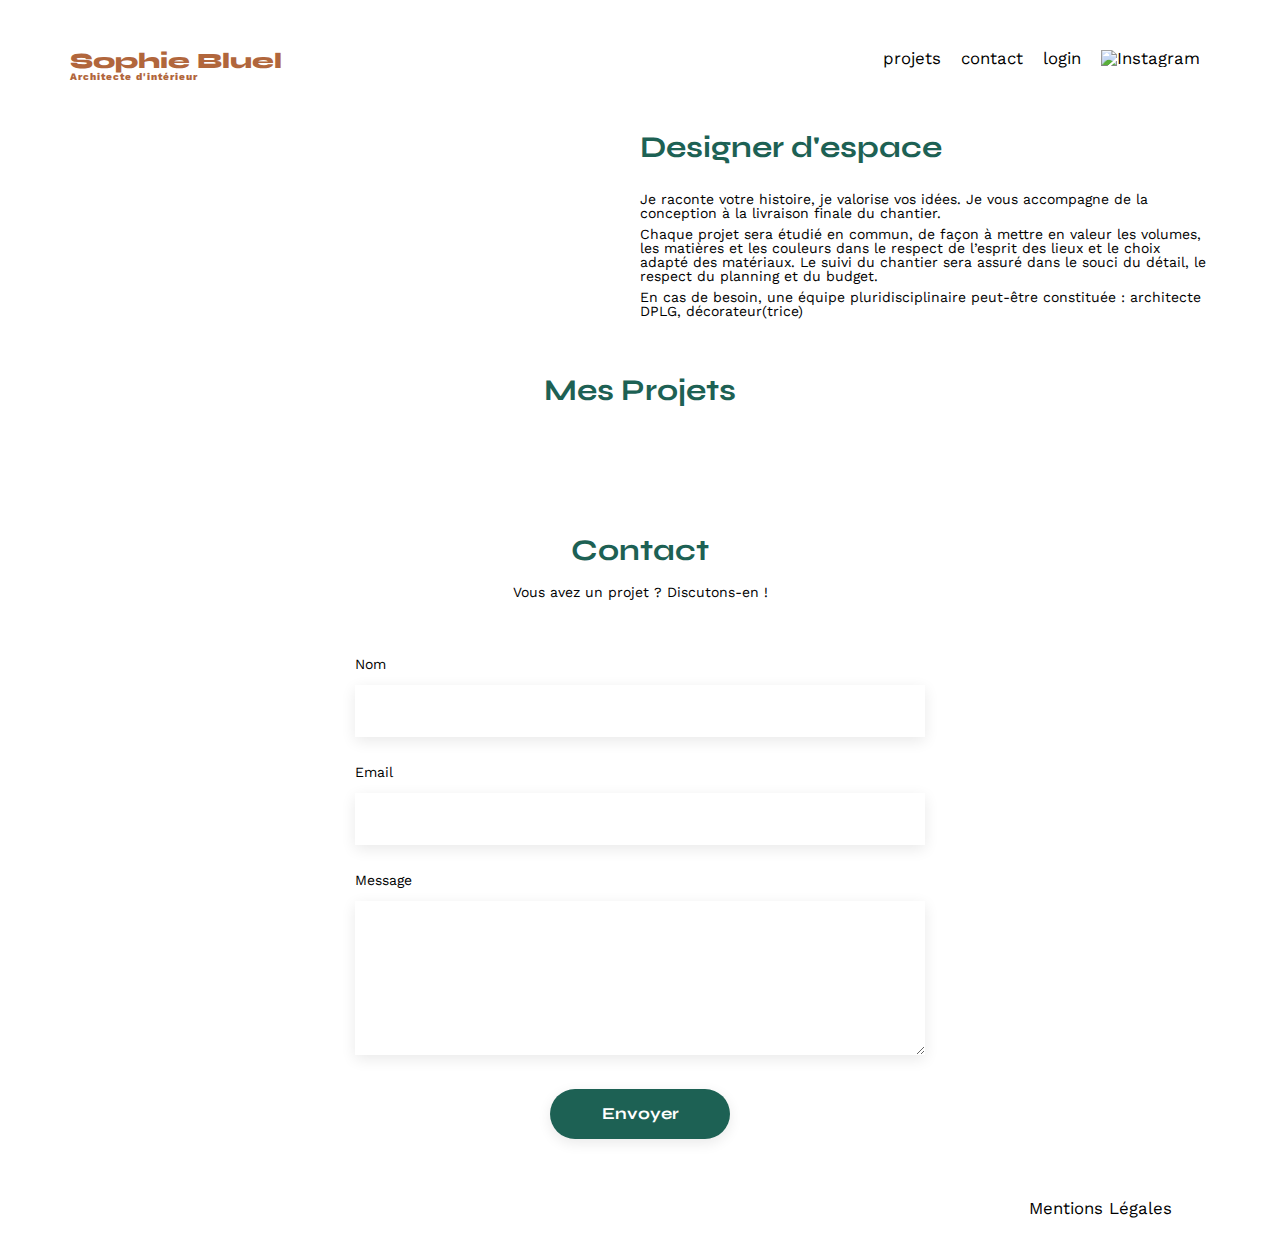
==== FrontEnd/index.html @ b1d0f905 "Version" ====
<!DOCTYPE html>
<html lang="fr">
<head>
	<meta charset="UTF-8">
	<title>Sophie Bluel - Architecte d'intérieur</title>
	<meta name="viewport" content="width=device-width, initial-scale=1.0">
	<link rel="preconnect" href="https://fonts.googleapis.com">
	<link rel="preconnect" href="https://fonts.gstatic.com" crossorigin>
	<link href="https://fonts.googleapis.com/css2?family=Syne:wght@700;800&family=Work+Sans&display=swap" rel="stylesheet">
	<meta name="description" content="">
	<link rel="stylesheet" href="./assets/style.css">
	<script src="./javaScript/gallery.js"></script>
</head>
<body>
<header>
	<h1>Sophie Bluel <span>Architecte d'intérieur</span></h1>
	<nav>
		<ul>
			<li>projets</li>
			<li>contact</li>
			<li>login</li>
			<li><img src="./assets/icons/instagram.png" alt="Instagram"></li>
		</ul>
	</nav>
</header>
<main>
	<section id="introduction">
		<figure>
			<img src="./assets/images/sophie-bluel.png" alt="">
		</figure>
		<article>
			<h2>Designer d'espace</h2>
			<p>Je raconte votre histoire, je valorise vos idées. Je vous accompagne de la conception à la livraison finale du chantier.</p>
			<p>Chaque projet sera étudié en commun, de façon à mettre en valeur les volumes, les matières et les couleurs dans le respect de l’esprit des lieux et le choix adapté des matériaux. Le suivi du chantier sera assuré dans le souci du détail, le respect du planning et du budget.</p>
			<p>En cas de besoin, une équipe pluridisciplinaire peut-être constituée : architecte DPLG, décorateur(trice)</p>
		</article>
	</section>
	<section id="portfolio">
		<h2>Mes Projets</h2>
		<div class="filtres">
		</div>
		<div class="gallery">
			
		</div>
	</section>
	<section id="contact">
		<h2>Contact</h2>
		<p>Vous avez un projet ? Discutons-en !</p>
		<form action="#" method="post">
			<label for="name">Nom</label>
			<input type="text" name="name" id="name">
			<label for="email">Email</label>
			<input type="email" name="email" id="email">
			<label for="message">Message</label>
			<textarea name="message" id="message" cols="30" rows="10"></textarea>
			<input type="submit" value="Envoyer">
		</form>
	</section>
</main>

<footer>
	<nav>
		<ul>
			<li>Mentions Légales</li>
		</ul>
	</nav>
</footer>

</body>
</html>
---- FrontEnd/assets/style.css ----
/* http://meyerweb.com/eric/tools/css/reset/
   v2.0 | 20110126
   License: none (public domain)
*/

html, body, div, span, applet, object, iframe,
h1, h2, h3, h4, h5, h6, p, blockquote, pre,
a, abbr, acronym, address, big, cite, code,
del, dfn, em, img, ins, kbd, q, s, samp,
small, strike, strong, sub, sup, tt, var,
b, u, i, center,
dl, dt, dd, ol, ul, li,
fieldset, form, label, legend,
table, caption, tbody, tfoot, thead, tr, th, td,
article, aside, canvas, details, embed,
figure, figcaption, footer, header, hgroup,
menu, nav, output, ruby, section, summary,
time, mark, audio, video {
	margin: 0;
	padding: 0;
	border: 0;
	font-size: 100%;
	font: inherit;
	vertical-align: baseline;
}
/* HTML5 display-role reset for older browsers */
article, aside, details, figcaption, figure,
footer, header, hgroup, menu, nav, section {
	display: block;
}
body {
	line-height: 1;
}
ol, ul {
	list-style: none;
}
blockquote, q {
	quotes: none;
}
blockquote:before, blockquote:after,
q:before, q:after {
	content: '';
	content: none;
}
table {
	border-collapse: collapse;
	border-spacing: 0;
}
/** end reset css**/
body {
	max-width: 1140px;
	margin:auto;
	font-family: 'Work Sans' ;
	font-size: 14px;
}
header {
	display: flex;
	justify-content: space-between;
	margin: 50px 0
}
section {
	margin: 50px 0
}

h1{
	display: flex;
	flex-direction: column;
	font-family: 'Syne';
	font-size: 22px;
	font-weight: 800;
	color: #B1663C
}

h1 > span {
	font-family: 'Work Sans';
	font-size:10px;
	letter-spacing: 0.1em;
;
}

h2{
	font-family: 'Syne';
	font-weight: 700;
	font-size: 30px;
	color: #1D6154
}
nav ul {
	display: flex;
	align-items: center;
	list-style-type: none;

}
nav li {
	padding: 0 10px;
	font-size: 1.2em;
}

li:hover {
	color: #B1663C;
}
#introduction {
	display: flex;
	align-items: center;
}
#introduction figure {
	flex: 1
}
#introduction img {
	display: block;
	margin: auto;
	width: 80%;
}

#introduction article {
	flex: 1
}
#introduction h2 {
	margin-bottom: 1em;
}

#introduction p {
	margin-bottom: 0.5em;
}
#portfolio h2 {
	text-align: center;
	margin-bottom: 1em;
}
.filtres{
	display: flex;
	width: 55%;
	margin: auto;
}
.filtres button {
	font-family: 'Syne';
	font-style: normal;
	font-weight: 700;
	font-size: 120%;
	text-align: center;
	color: #1D6154;
	margin:auto;
	border: 1px solid #1D6154;
	border-radius: 60px;
	background-color: #FFFFFF;
	padding: 8px 15px 8px 15px;
}

.filtres button:hover, .filtres button:active{
	background: #1D6154;
	color: #FFFFFF;
}
.gallery {
	width: 100%;
	display: grid;
	grid-template-columns: 1fr 1fr 1fr;
	grid-column-gap: 20px;
	grid-row-gap: 20px;
	margin-top: 50px;
}

.gallery img {
	width: 100%;

}
#contact {
	width: 50%;
margin: auto;
}
#contact > * {
	text-align: center;

}
#contact h2{
	margin-bottom: 20px;
}
#contact form {
	text-align: left;
	margin-top:30px;
	display: flex;
	flex-direction: column;
}

#contact input {
	height: 50px;
	font-size: 1.2em;
	border: none;
	box-shadow: 0px 4px 14px rgba(0, 0, 0, 0.09);
}
#contact label {
	margin: 2em 0 1em 0;
}
#contact textarea {
	border: none;
	box-shadow: 0px 4px 14px rgba(0, 0, 0, 0.09);
}

input[type="submit"]{
	font-family: 'Syne';
	font-weight: 700;
	color: white;
	background-color: #1D6154;
	margin : 2em auto ;
	width: 180px;
	text-align: center;
	border-radius: 60px ;
}

footer nav ul {
	display: flex;
	justify-content: flex-end;
	margin: 2em
}
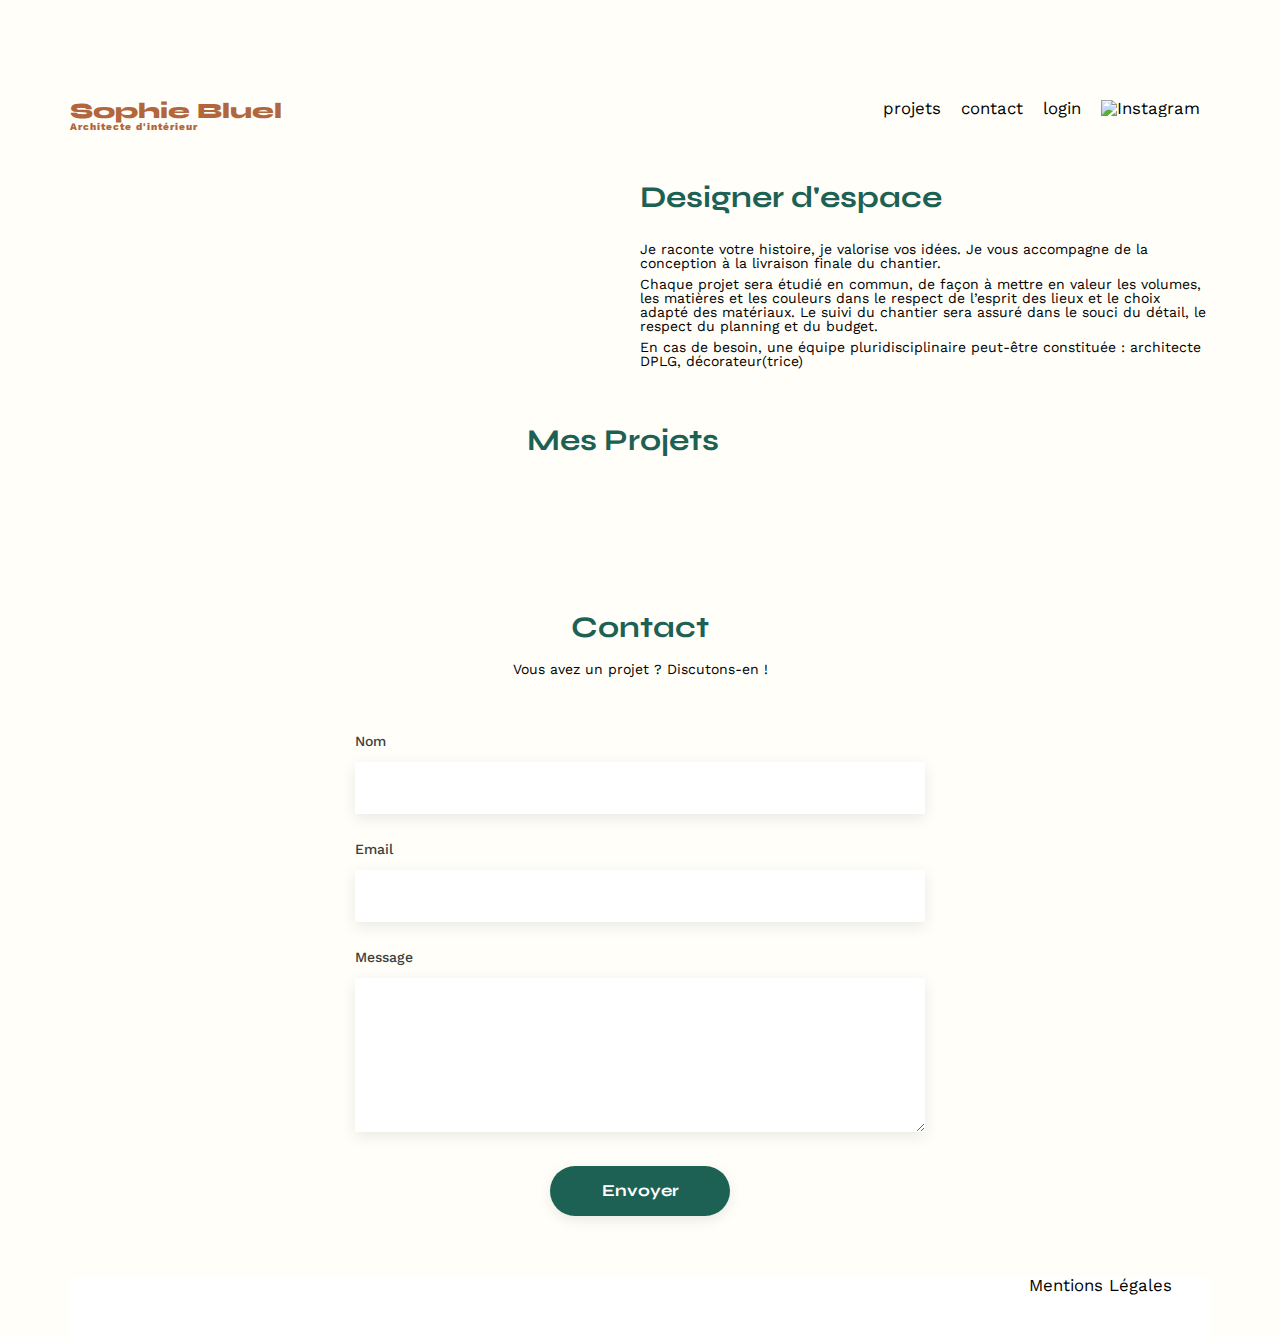
==== commit 755fe6c2: "Version 2HTML au lieu de 3 et fonction LogOut ok" ====
--- a/FrontEnd/index.html
+++ b/FrontEnd/index.html
@@ -1,70 +1,124 @@
 <!DOCTYPE html>
 <html lang="fr">
-<head>
-	<meta charset="UTF-8">
-	<title>Sophie Bluel - Architecte d'intérieur</title>
-	<meta name="viewport" content="width=device-width, initial-scale=1.0">
-	<link rel="preconnect" href="https://fonts.googleapis.com">
-	<link rel="preconnect" href="https://fonts.gstatic.com" crossorigin>
-	<link href="https://fonts.googleapis.com/css2?family=Syne:wght@700;800&family=Work+Sans&display=swap" rel="stylesheet">
-	<meta name="description" content="">
-	<link rel="stylesheet" href="./assets/style.css">
-	<script src="./javaScript/gallery.js"></script>
-</head>
-<body>
-<header>
-	<h1>Sophie Bluel <span>Architecte d'intérieur</span></h1>
-	<nav>
-		<ul>
-			<li>projets</li>
-			<li>contact</li>
-			<li>login</li>
-			<li><img src="./assets/icons/instagram.png" alt="Instagram"></li>
-		</ul>
-	</nav>
-</header>
-<main>
-	<section id="introduction">
-		<figure>
-			<img src="./assets/images/sophie-bluel.png" alt="">
-		</figure>
-		<article>
-			<h2>Designer d'espace</h2>
-			<p>Je raconte votre histoire, je valorise vos idées. Je vous accompagne de la conception à la livraison finale du chantier.</p>
-			<p>Chaque projet sera étudié en commun, de façon à mettre en valeur les volumes, les matières et les couleurs dans le respect de l’esprit des lieux et le choix adapté des matériaux. Le suivi du chantier sera assuré dans le souci du détail, le respect du planning et du budget.</p>
-			<p>En cas de besoin, une équipe pluridisciplinaire peut-être constituée : architecte DPLG, décorateur(trice)</p>
-		</article>
-	</section>
-	<section id="portfolio">
-		<h2>Mes Projets</h2>
-		<div class="filtres">
-		</div>
-		<div class="gallery">
-			
-		</div>
-	</section>
-	<section id="contact">
-		<h2>Contact</h2>
-		<p>Vous avez un projet ? Discutons-en !</p>
-		<form action="#" method="post">
-			<label for="name">Nom</label>
-			<input type="text" name="name" id="name">
-			<label for="email">Email</label>
-			<input type="email" name="email" id="email">
-			<label for="message">Message</label>
-			<textarea name="message" id="message" cols="30" rows="10"></textarea>
-			<input type="submit" value="Envoyer">
-		</form>
-	</section>
-</main>
+	<head>
+		<meta charset="UTF-8">
+		<title>Sophie Bluel - Architecte d'intérieur</title>
+		<meta name="viewport" content="width=device-width, initial-scale=1.0">
+		<link rel="preconnect" href="https://fonts.googleapis.com">
+		<link rel="preconnect" href="https://fonts.gstatic.com" crossorigin>
+		<link href="https://fonts.googleapis.com/css2?family=Syne:wght@700;800&family=Work+Sans&display=swap" rel="stylesheet">
+		<meta name="description" content="">
+		<link rel="stylesheet" href="./assets/style.css">
+		<link rel="stylesheet" href="./assets/style_edit.css">
+	</head>
+	<div class="edit" style="display:none;">
+		<button type="button"class="edit__button--top"><i class="fa-regular fa-pen-to-square"></i> Mode édition</button>
+		<button type="button" class="edit__button--publish">publier les changements</button>
+	</div>
+	<body>
+		<header>
+			<h1>Sophie Bluel <span>Architecte d'intérieur</span></h1>
+			<nav>
+				<ul>
+					<li>projets</li>
+					<li>contact</li>
+					<li ><a href="connection.html" id="logLink">login</a></li>
+					<li><img src="./assets/icons/instagram.png" alt="Instagram"></li>
+				</ul>
+			</nav>
+		</header>
+		<main>
+			<section id="introduction">
+				<figure>
+					<img src="./assets/images/sophie-bluel.png" alt="">
+					<button type="button"class="edit__button" style="display:none;"><i class="fa-regular fa-pen-to-square"></i> modifier</button>
+				</figure>
+				<article>
+					<button type="button"class="edit__button" style="display:none;"><i class="fa-regular fa-pen-to-square"></i> modifier</button>
+					<h2>Designer d'espace</h2>
+					<p>Je raconte votre histoire, je valorise vos idées. Je vous accompagne de la conception à la livraison finale du chantier.</p>
+					<p>Chaque projet sera étudié en commun, de façon à mettre en valeur les volumes, les matières et les couleurs dans le respect de l’esprit des lieux et le choix adapté des matériaux. Le suivi du chantier sera assuré dans le souci du détail, le respect du planning et du budget.</p>
+					<p>En cas de besoin, une équipe pluridisciplinaire peut-être constituée : architecte DPLG, décorateur(trice)</p>
+				</article>
+			</section>
+			<section id="portfolio">
+				<div class="portefolio__title">
+					<h2>Mes Projets</h2>
+					<button type="button" class="edit__button" id="openModalButton" style="display:none;">
+						<i class="fa-regular fa-pen-to-square"></i> modifier
+					</button>
+					
+					<!--      --   MODAL HERE    --     -->
+					<aside id="modalBackground" style="display:none;">
+						<div class="modal__container" id="stopPropagation">
+							
+							<div class="navModalButtons">
+								<button id="previousModalButton"><i class="fa-solid fa-arrow-left-long" style="display: none;" id="previousArrow"></i></button>
+								<button id="closeModalButton"><i class="fa-solid fa-xmark"></i></button>
+							</div>
+							
+							<div id="delete__option" style="display: block;">	
+								<h3>Galerie photo</h3>
+								<div class="modal__gallery">
+									<!-- Fill in with .js file	 -->
+								</div>
+								<div class="button__modal">
+									<button id="addPicture" type="button">Ajouter une photo</button>
+									<button id="deleteGallery" type="button">Supprimer la galerie</button>
+								</div>
+							</div>
+							
+							<div id="create__option" style="display: none;">
+								<h3>Ajout photo</h3>
+								<form id="addNewWork">
+									<div id="imgPreviewBlock">
+										
+									</div>
+									<label for="titleToSend">Titre</label>
+									<input type="text" name="title" id="titleToSend" required="required">
+									<label for="categoryIdToSend">Categorie</label>
+									<select name="categoryId" id="categoryIdToSend" required="required">
+										<!-- Fill in with .js file here -->
+									</select>
+								</form>
+							<div class="button__modal">
+								<button id="addWorkButton" type="button" disabled >Valider</button>
+							</div>
+							</div>
 
-<footer>
-	<nav>
-		<ul>
-			<li>Mentions Légales</li>
-		</ul>
-	</nav>
-</footer>
+						</div>
+					</aside>
+					
 
-</body>
-</html>
+				</div>
+				<div class="filtres">
+				</div>
+				<div class="gallery">
+				</div>
+			</section>
+			<section id="contact">
+				<h2>Contact</h2>
+				<p>Vous avez un projet ? Discutons-en !</p>
+				<form action="#" method="post">
+					<label for="name">Nom</label>
+					<input type="text" name="name" id="name">
+					<label for="email">Email</label>
+					<input type="email" name="email" id="email">
+					<label for="message">Message</label>
+					<textarea name="message" id="message" cols="30" rows="10"></textarea>
+					<input type="submit" value="Envoyer">
+				</form>
+			</section>
+		</main>
+		<footer>
+			<nav>
+				<ul>
+					<li>Mentions Légales</li>
+				</ul>
+			</nav>
+		</footer>
+	</body>
+	<script src="https://kit.fontawesome.com/4c168a5617.js" crossorigin="anonymous"></script>
+	<script src="./javaScript/gallery.js" type="module"></script>
+	<script src="./javaScript/edition.js" type="module"></script>
+</html>--- a/FrontEnd/assets/style.css
+++ b/FrontEnd/assets/style.css
@@ -27,9 +27,11 @@
 article, aside, details, figcaption, figure,
 footer, header, hgroup, menu, nav, section {
 	display: block;
+	
 }
 body {
 	line-height: 1;
+	background-color: #FFFEF8;
 }
 ol, ul {
 	list-style: none;
@@ -75,7 +77,6 @@
 	font-family: 'Work Sans';
 	font-size:10px;
 	letter-spacing: 0.1em;
-;
 }
 
 h2{
@@ -84,6 +85,18 @@
 	font-size: 30px;
 	color: #1D6154
 }
+
+h3{
+	font-family: 'Work Sans';
+	font-style: normal;
+	font-weight: 400;
+	font-size: 26px;
+	color: #000000;
+}
+a, a:visited{
+	text-decoration: none;
+	color: black;
+}
 nav ul {
 	display: flex;
 	align-items: center;
@@ -95,14 +108,14 @@
 	font-size: 1.2em;
 }
 
-li:hover {
+li:hover, nav a:hover {
 	color: #B1663C;
 }
 #introduction {
 	display: flex;
 	align-items: center;
 }
-#introduction figure {
+#introduction figure{
 	flex: 1
 }
 #introduction img {
@@ -110,7 +123,12 @@
 	margin: auto;
 	width: 80%;
 }
-
+#introduction figure button{
+	margin-left: 10%;
+}
+#introduction button{
+	padding: 15px 0px 15px 0px;
+}
 #introduction article {
 	flex: 1
 }
@@ -121,16 +139,22 @@
 #introduction p {
 	margin-bottom: 0.5em;
 }
+.portefolio__title{
+	display: flex;
+	align-items: baseline;
+	justify-content: center;
+}
 #portfolio h2 {
 	text-align: center;
-	margin-bottom: 1em;
+	margin-right: 3%;
+	margin-bottom: 5%;
 }
 .filtres{
 	display: flex;
 	width: 55%;
 	margin: auto;
 }
-.filtres button {
+.filtres button{
 	font-family: 'Syne';
 	font-style: normal;
 	font-weight: 700;
@@ -140,7 +164,7 @@
 	margin:auto;
 	border: 1px solid #1D6154;
 	border-radius: 60px;
-	background-color: #FFFFFF;
+	background-color: #FFFEF8;
 	padding: 8px 15px 8px 15px;
 }
 
@@ -161,32 +185,37 @@
 	width: 100%;
 
 }
-#contact {
+#contact, #formulaire {
 	width: 50%;
-margin: auto;
-}
-#contact > * {
-	text-align: center;
-
-}
-#contact h2{
+	margin: auto;
+}
+#contact > *, #formulaire > * {
+	text-align: center;
+
+}
+#contact h2, #formulaire h2{
 	margin-bottom: 20px;
 }
-#contact form {
+#contact form , #formulaire form{
 	text-align: left;
 	margin-top:30px;
 	display: flex;
 	flex-direction: column;
 }
 
-#contact input {
+#contact input, #formulaire input {
 	height: 50px;
 	font-size: 1.2em;
 	border: none;
 	box-shadow: 0px 4px 14px rgba(0, 0, 0, 0.09);
 }
-#contact label {
+#contact label, #formulaire label {
 	margin: 2em 0 1em 0;
+	color: #3D3D3D;
+}
+#formulaire a, .edit__button{
+	color: #3D3D3D;
+	text-align: center;
 }
 #contact textarea {
 	border: none;
@@ -209,4 +238,8 @@
 	justify-content: flex-end;
 	margin: 2em
 }
-
+footer{
+	background-color: #FFFFFF;
+	height: 60px;
+	width: 100%;
+}--- a/FrontEnd/assets/style_edit.css
+++ b/FrontEnd/assets/style_edit.css
@@ -0,0 +1,216 @@
+body{
+    margin-top: 100px;
+}
+.edit{
+	position: fixed;
+    width: 100%;
+    top: 0;
+    left: 0;
+    height: 59px;
+    background-color: black;
+	display: flex;
+	justify-content: center;
+	align-items: center;
+}
+.edit__button{
+	border: none;
+    background-color: #FFFEF8;
+}
+.edit__button--top{
+	background-color: black;
+	color: white;
+}
+.edit__button--publish{
+	background: #FFFFFF;
+	border-radius: 60px;
+	font-weight: 500;
+	padding: 11px 22px 11px 22px;
+	text-align: center;
+	margin-left: 1%;
+}
+
+
+/*  ---------------- MODAL   ------------- */
+#modalBackground{
+    position: fixed;
+    width: 100%;
+    height: 100%;
+    top: 0;
+    background: rgba(0,0,0,0.3);
+    display: flex;
+    justify-content: center;
+    align-items: center;
+    overflow: auto;
+}
+
+/*inside Modal*/
+
+.modal__container{
+    box-sizing: border-box;
+    width: 630px;
+    height: 731px;
+    background: #FFFFFF;
+    border-radius: 10px;
+    display: flex;
+    flex-direction: column;
+    align-items: center;
+    padding: 1.5%;
+}
+
+.modal__container button{
+    background-color: #FFFFFF;
+    border: none;
+    font-family: 'Syne';
+    font-size: 14px;
+    height: 36px;
+}
+
+.navModalButtons{
+    display: flex;
+    width: 100%;
+    justify-content: space-between;
+}
+
+#closeModalButton, #previousModalButton{
+    font-size: 1.5em;
+}
+
+h3{
+    text-align: center;
+    margin-bottom: 5%;
+}
+
+
+/* -------------- DELETE MODAL ------------------- */
+.modal__gallery{
+    box-sizing: border-box;
+    display: grid;
+    grid-template-columns: 1fr 1fr 1fr 1fr 1fr;
+    gap: 2%;
+    width: 420px;
+    height: 500px;
+    padding-bottom: 5%;
+    border-bottom: 1px solid #B3B3B3;
+    overflow-y: auto;
+}
+
+.editWork{
+    display: flex;
+    flex-direction: column;
+}
+
+.modal__gallery img{
+    width: 100%;
+}
+
+.modal__gallery .deleteButton{
+    position: relative;
+    top: 23px;
+    left : 55px;
+    padding: 0px;
+    box-sizing: border-box;
+    width: 17px;
+    height: 17px;
+}
+
+.deleteButton:hover{
+    cursor: pointer;
+}
+
+.modal__gallery .deleteButton img{
+    padding: 4px;
+    background: #000000;
+    border-radius: 2px;
+    width: 9px;
+    height: 9px;
+}
+
+.button__modal{
+    display: flex;
+    flex-direction: column;
+    align-items: center;
+}
+
+#addPicture{
+    background: #1D6154;
+    border-radius: 60px;
+    width: 237px;
+    color: #FFFFFF;
+    margin-top: 5%;
+    margin-bottom: 10px;
+}
+
+#deleteGallery{
+    width: 230px;
+    color: #D65353;
+}
+
+/* ----------- CREATE MODAL ------------ */
+#create__option{
+    flex-direction: column;
+}
+#create__option form{
+    display: flex;
+    flex-direction: column;
+    padding-bottom: 47px;
+    border-bottom: 1px solid #B3B3B3;
+}
+label{
+    font-size: 14px;
+    font-weight: 500;
+    margin-top: 5%;
+    margin-bottom: 5%;
+}
+#modalBackground input, select{
+    width: 420px;
+    height: 51px;
+    background: #FFFFFF;
+    box-shadow: 0px 4px 14px rgba(0, 0, 0, 0.09);
+    border: none;
+}
+#imgPreviewBlock{
+    height: 169px;
+    box-sizing: border-box;
+    background: #E8F1F7;
+    display: flex;
+    justify-content: center;
+    margin-top: 5%;
+}
+#imageUrlToSendBlock{
+    background: #E8F1F7;
+    border-radius: 3px;
+    border: #E8F1F7;
+    display:flex;
+    flex-direction: column;
+    align-items: center;
+    justify-content: center;
+}
+#imageUrlToSendBlock img{
+    width: 58px;
+    height: 46px;
+}
+#imageUrlToSendBlock label{
+    background: #CBD6DC;
+    border-radius: 50px;
+    font-weight: 500;
+    display: flex;
+    align-items: center;
+    justify-content: center;
+    color: #306685;
+    width: 173px;
+    height: 36px;
+}
+#imageUrlToSend{
+    display: none;
+}
+#addWorkButton{
+    background: #A7A7A7;
+    border-radius: 60px;
+    color: #FFFFFF;
+    width: 237px;
+    height: 36px;
+    margin-top: 32px;
+}
+#imgPreviewBlock img{
+    max-height: 100%;  
+};